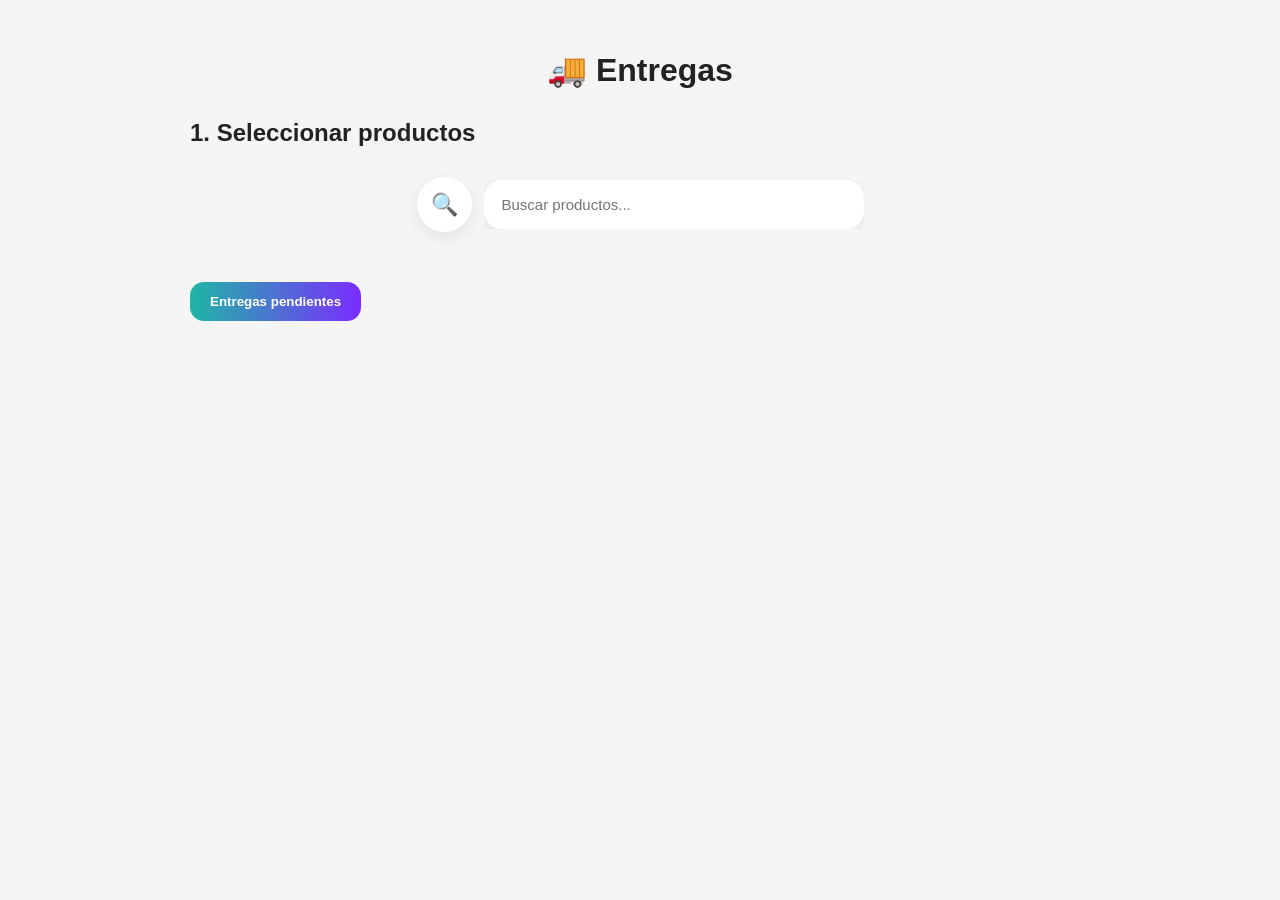
==== entregas.html @ f107d35e "Revise entregas.html layout and styles Updated the layout and styles for the delivery page, includin" ====
<!DOCTYPE html>
<html lang="es">

<head>
<meta charset="UTF-8">
<meta name="viewport" content="width=device-width, initial-scale=1.0">
<title>Entregas</title>
<link rel="stylesheet" href="style.css">

<style>
.oculto { display: none; }

.panel{
    background:white;
    padding:15px;
    border-radius:15px;
    margin-top:15px;
}
</style>

</head>

<body class="pedidos-body">

<div class="pedido-container">

<h1>🚚 Entregas</h1>

<!-- ================= PASO 1 ================= -->
<div id="paso1">

<h2>1. Seleccionar productos</h2>

<div class="search-wrapper">

    <button class="search-toggle" onclick="toggleSearch()">🔍</button>

    <div class="search-box active" id="searchBox">

        <input id="buscador" placeholder="Buscar productos..." autocomplete="off">

        <div id="sugerencias" class="sugerencias"></div>

    </div>

</div>

<div id="seleccionados"></div>

<button id="btnAceptar" onclick="irPaso2()" class="btn-main oculto">
Aceptar
</button>

</div>

<!-- ================= PASO 2 ================= -->
<div id="paso2" class="oculto">

<h2>2. Datos del cliente</h2>

<input id="cliente" placeholder="Cliente">
<input id="dirEntrega" placeholder="Dirección de entrega">
<input id="dirRecogida" placeholder="Dirección de recogida">
<input id="fechaEntrega" type="datetime-local">
<input id="fechaRecogida" type="datetime-local">

<button onclick="guardarPedido()" class="btn-main">
Realizar pedido
</button>

</div>

<!-- ================= ENTREGAS ================= -->
<button onclick="toggleEntregas()" class="btn-main" style="margin-top:20px;">
Entregas pendientes
</button>

<div id="entregasPanel" class="panel oculto"></div>

</div>

<script src="entregas.js"></script>

</body>

</html>
---- style.css ----
:root {
    --turquesa: #1fb6a6;
    --morado: #7b2cff;
    --rosa: #ff4fa3;
    --gris: #f6f6f6;
    --texto: #222;
}

* {
    box-sizing: border-box;
}

body {
    margin: 0;
    font-family: Arial, sans-serif;
    background: var(--gris);
    color: var(--texto);
}

/* HERO */

.hero {

    height: 100vh;

    background-image: url('imagenes/hero.jpg');

    background-size: cover;

    background-position: center;

    position: relative;

    display: flex;

    justify-content: center;

    align-items: center;

    text-align: center;
}

.overlay {

    position: absolute;

    inset: 0;

    background: rgba(0,0,0,0.35);
}

.hero-content {

    position: relative;

    z-index: 2;

    color: white;

    padding: 20px;
}

.logo {

    width: 220px;

    margin-bottom: 20px;
}

.hero-content h1 {

    font-size: 50px;

    margin-bottom: 10px;
}

.hero-content p {

    font-size: 18px;

    margin-bottom: 25px;
}

.hero-content button {

    background: linear-gradient(90deg, var(--turquesa), var(--morado));

    color: white;

    border: none;

    padding: 14px 24px;

    border-radius: 40px;

    cursor: pointer;

    font-size: 16px;
}

/* HEADER */

.header {

    display: flex;

    justify-content: space-between;

    align-items: center;

    padding: 25px;

    background: white;

    position: sticky;

    top: 0;

    z-index: 50;

    box-shadow: 0 3px 10px rgba(0,0,0,0.05);
}

.header h2 {
    margin: 0;
}

/* BOTÓN PRODUCTOS */

.menu-productos {
    position: relative;
}

.btn-main {

    background: linear-gradient(90deg, var(--turquesa), var(--morado));

    color: white;

    border: none;

    padding: 12px 20px;

    border-radius: 14px;

    cursor: pointer;

    font-weight: bold;
}

/* DROPDOWN */

.dropdown {

    display: none;

    position: absolute;

    top: 55px;

    right: 0;

    background: white;

    min-width: 240px;

    border-radius: 16px;

    overflow: hidden;

    box-shadow: 0 10px 30px rgba(0,0,0,0.12);
}

.dropdown.show {
    display: block;
}

.dropdown button {

    width: 100%;

    border: none;

    background: white;

    padding: 15px;

    text-align: left;

    cursor: pointer;
}

.dropdown button:hover {

    background: #f4f4f4;

    color: var(--morado);
}

/* BUSCADOR */

.buscador-container {
    padding: 25px;
}

#buscador {

    width: 100%;

    padding: 16px;

    border-radius: 16px;

    border: 1px solid #ddd;

    font-size: 16px;
}

/* CATÁLOGO */

.grid {

    display: grid;

    grid-template-columns: repeat(auto-fit, minmax(280px, 1fr));

    gap: 25px;

    padding: 25px;
}

/* TARJETAS */

.card {

    background: white;

    border-radius: 20px;

    overflow: hidden;

    box-shadow: 0 8px 20px rgba(0,0,0,0.06);

    transition: 0.2s;
}

.card:hover {
    transform: translateY(-5px);
}

.card img {

    width: 100%;

    height: 300px;

    object-fit: cover;
}

.card h3 {

    padding: 16px;

    margin: 0;

    text-align: center;
}

/* RESPONSIVE */

@media (max-width: 768px) {

    .hero-content h1 {
        font-size: 34px;
    }

    .header {

        flex-direction: column;

        gap: 15px;
    }
}
/* ======================
   BUSCADOR PREMIUM
====================== */

.search-wrapper {

    display: flex;

    justify-content: center;

    align-items: center;

    margin: 30px 0;

    position: relative;
}

/* BOTÓN LUPA */

.search-toggle {

    width: 55px;

    height: 55px;

    border-radius: 50%;

    border: none;

    background: white;

    box-shadow: 0 5px 15px rgba(0,0,0,0.08);

    font-size: 22px;

    cursor: pointer;

    transition: 0.25s;
}

.search-toggle:hover {
    transform: scale(1.05);
}

/* CAJA BUSCADOR */

.search-box {

    width: 0;

    overflow: hidden;

    transition: 0.35s ease;

    margin-left: 12px;

    position: relative;
}

/* CUANDO ABRE */

.search-box.active {
    width: 380px;
}

/* INPUT */

#buscador {

    width: 100%;

    padding: 16px 18px;

    border-radius: 18px;

    border: none;

    background: white;

    box-shadow: 0 5px 18px rgba(0,0,0,0.08);

    font-size: 15px;

    outline: none;
}

/* SUGERENCIAS */

.sugerencias {

    position: absolute;

    width: 100%;

    background: white;

    top: 65px;

    border-radius: 16px;

    overflow: hidden;

    box-shadow: 0 8px 20px rgba(0,0,0,0.10);

    z-index: 100;

    display: none;
}

/* ITEMS */

.sugerencia-item {

    padding: 14px 16px;

    cursor: pointer;

    transition: 0.2s;

    font-size: 14px;
}

.sugerencia-item:hover {

    background: #f5f5f5;

    color: var(--morado);
}
/* ======================
   PEDIDOS DROPDOWN
====================== */

#dropdownPedidos {

    display: none;

    position: absolute;

    top: 55px;

    right: 0;

    background: white;

    min-width: 240px;

    border-radius: 16px;

    overflow: hidden;

    box-shadow: 0 10px 30px rgba(0,0,0,0.12);
}

#dropdownPedidos.show {
    display: block;
}

#dropdownPedidos button {

    width: 100%;

    border: none;

    background: white;

    padding: 15px;

    text-align: left;

    cursor: pointer;
}
.pedido-actions {

    display: flex;

    gap: 10px;

    padding: 15px;

    justify-content: center;
}

.cantidad-input {

    width: 70px;

    padding: 10px;

    border-radius: 10px;

    border: 1px solid #ddd;

    text-align: center;
}

.btn-add {

    border: none;

    background: linear-gradient(
        90deg,
        var(--turquesa),
        var(--morado)
    );

    color: white;

    padding: 10px 18px;

    border-radius: 10px;

    cursor: pointer;

    font-weight: bold;
}

/* ======================
   HOJAS PEDIDOS
====================== */

.pedidos-body {

    background: #f5f5f5;

    font-family: Arial, sans-serif;

    padding: 30px;
}

.pedido-container {

    max-width: 900px;

    margin: auto;
}

.pedido-container h1 {

    text-align: center;

    margin-bottom: 30px;
}

.pedido-card {

    background: white;

    padding: 20px;

    border-radius: 18px;

    margin-bottom: 15px;

    display: flex;

    justify-content: space-between;

    align-items: center;

    box-shadow: 0 5px 15px rgba(0,0,0,0.06);
}

.btn-eliminar {

    border: none;

    background: crimson;

    color: white;

    width: 35px;

    height: 35px;

    border-radius: 50%;

    cursor: pointer;
}

.pedido-botones {

    display: flex;

    gap: 15px;

    justify-content: center;

    margin-top: 30px;
}

.pedido-botones button {

    border: none;

    padding: 14px 20px;

    border-radius: 14px;

    background: linear-gradient(
        90deg,
        var(--turquesa),
        var(--morado)
    );

    color: white;

    font-weight: bold;

    cursor: pointer;
}

.formulario-entrega {

    background: white;

    padding: 20px;

    border-radius: 18px;

    display: grid;

    gap: 15px;

    margin-bottom: 25px;

    box-shadow: 0 5px 15px rgba(0,0,0,0.06);
}

.formulario-entrega input {

    padding: 14px;

    border-radius: 10px;

    border: 1px solid #ddd;
}

.pedido-vacio {

    text-align: center;

    opacity: 0.6;
}
#dropdownPedidos button:hover {

    background: #f4f4f4;

    color: var(--morado);
}
/* ======================
   SISTEMA PEDIDOS
====================== */

.cliente-box {

    margin-bottom: 25px;
}

.cliente-box input {

    width: 100%;

    padding: 16px;

    border-radius: 14px;

    border: none;

    box-shadow: 0 5px 15px rgba(0,0,0,0.08);

    font-size: 16px;
}

.grid-pedidos {

    display: grid;

    grid-template-columns:
    repeat(auto-fit, minmax(240px, 1fr));

    gap: 20px;
}

.pedido-producto {

    background: white;

    padding: 18px;

    border-radius: 20px;

    text-align: center;

    box-shadow: 0 5px 18px rgba(0,0,0,0.06);
}

.pedido-producto img {

    width: 100%;

    height: 220px;

    object-fit: cover;

    border-radius: 14px;
}

.pedido-producto input {

    width: 100%;

    margin-top: 10px;

    padding: 12px;

    border-radius: 10px;

    border: 1px solid #ddd;
}

.pedido-producto button {

    width: 100%;

    margin-top: 10px;

    border: none;

    padding: 12px;

    border-radius: 12px;

    background: linear-gradient(
        90deg,
        var(--turquesa),
        var(--morado)
    );

    color: white;

    font-weight: bold;

    cursor: pointer;
}

.guardar-box {

    margin-top: 30px;

    text-align: center;
}

.guardar-box button {

    border: none;

    padding: 16px 24px;

    border-radius: 14px;

    background: linear-gradient(
        90deg,
        var(--turquesa),
        var(--morado)
    );

    color: white;

    font-size: 16px;

    font-weight: bold;

    cursor: pointer;
}

.titulo-guardados {

    margin-top: 50px;

    margin-bottom: 20px;
}

.pedido-guardado {

    background: white;

    padding: 20px;

    border-radius: 18px;

    margin-bottom: 18px;

    box-shadow: 0 5px 18px rgba(0,0,0,0.06);
}

.pedido-top {

    display: flex;

    justify-content: space-between;

    align-items: center;
}

.btn-delete {

    border: none;

    background: crimson;

    color: white;

    width: 35px;

    height: 35px;

    border-radius: 50%;

    cursor: pointer;
}
.btn-ready {

    border: none;

    background: #18b46b;

    color: white;

    padding: 10px 16px;

    border-radius: 12px;

    cursor: pointer;

    font-weight: bold;
}

.pedido-finalizado {

    background: #ebfff2;

    padding: 20px;

    border-radius: 18px;

    margin-bottom: 15px;

    border: 2px solid #c9f3d9;
}
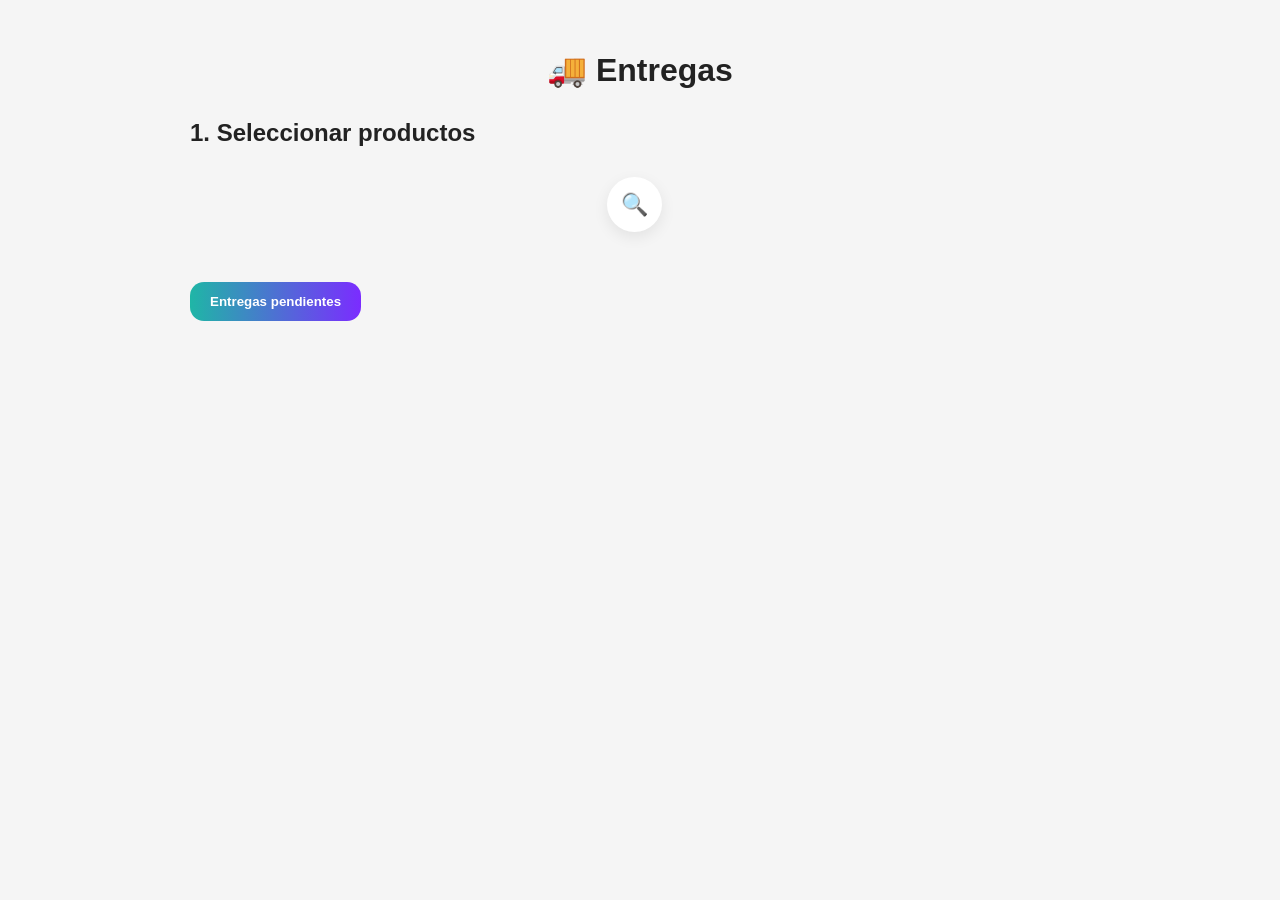
==== commit bf2d571f: "Fix HTML formatting and add missing newline" ====
--- a/entregas.html
+++ b/entregas.html
@@ -35,7 +35,7 @@
 
     <button class="search-toggle" onclick="toggleSearch()">🔍</button>
 
-    <div class="search-box active" id="searchBox">
+    <div class="search-box" id="searchBox">
 
         <input id="buscador" placeholder="Buscar productos..." autocomplete="off">
 
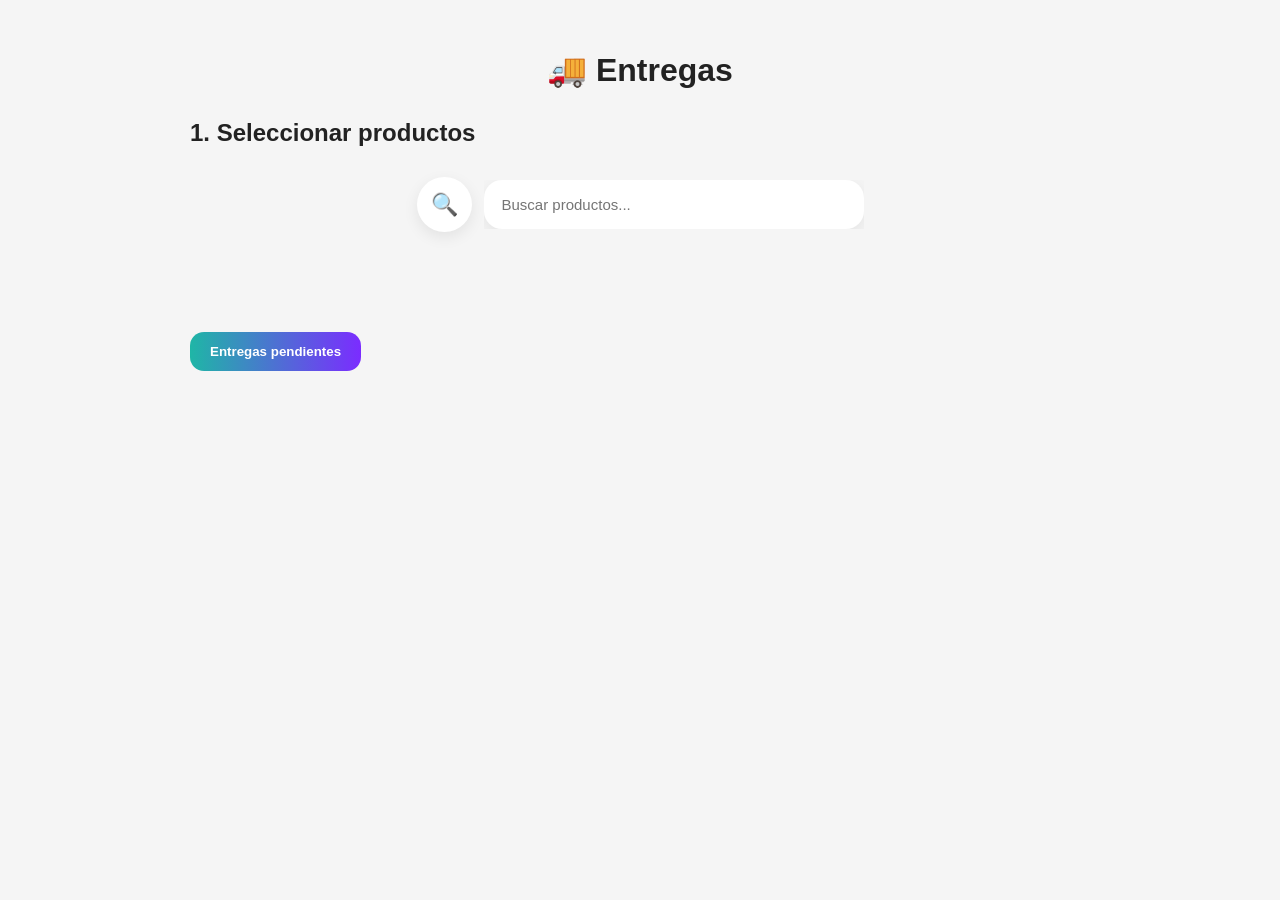
==== commit 4fb80ea7: "Enhance product selection and search features Added a product catalog display and improved search fu" ====
--- a/entregas.html
+++ b/entregas.html
@@ -16,6 +16,13 @@
     border-radius:15px;
     margin-top:15px;
 }
+
+.card img{
+    width:100%;
+    height:200px;
+    object-fit:cover;
+    border-radius:12px;
+}
 </style>
 
 </head>
@@ -26,7 +33,7 @@
 
 <h1>🚚 Entregas</h1>
 
-<!-- ================= PASO 1 ================= -->
+<!-- PASO 1 -->
 <div id="paso1">
 
 <h2>1. Seleccionar productos</h2>
@@ -35,7 +42,7 @@
 
     <button class="search-toggle" onclick="toggleSearch()">🔍</button>
 
-    <div class="search-box" id="searchBox">
+    <div class="search-box active" id="searchBox">
 
         <input id="buscador" placeholder="Buscar productos..." autocomplete="off">
 
@@ -45,6 +52,10 @@
 
 </div>
 
+<!-- 🔥 AQUÍ SE MUESTRAN PRODUCTOS -->
+<div id="catalogoBusqueda" class="grid"></div>
+
+<!-- SELECCIONADOS -->
 <div id="seleccionados"></div>
 
 <button id="btnAceptar" onclick="irPaso2()" class="btn-main oculto">
@@ -53,7 +64,7 @@
 
 </div>
 
-<!-- ================= PASO 2 ================= -->
+<!-- PASO 2 -->
 <div id="paso2" class="oculto">
 
 <h2>2. Datos del cliente</h2>
@@ -70,7 +81,7 @@
 
 </div>
 
-<!-- ================= ENTREGAS ================= -->
+<!-- ENTREGAS -->
 <button onclick="toggleEntregas()" class="btn-main" style="margin-top:20px;">
 Entregas pendientes
 </button>
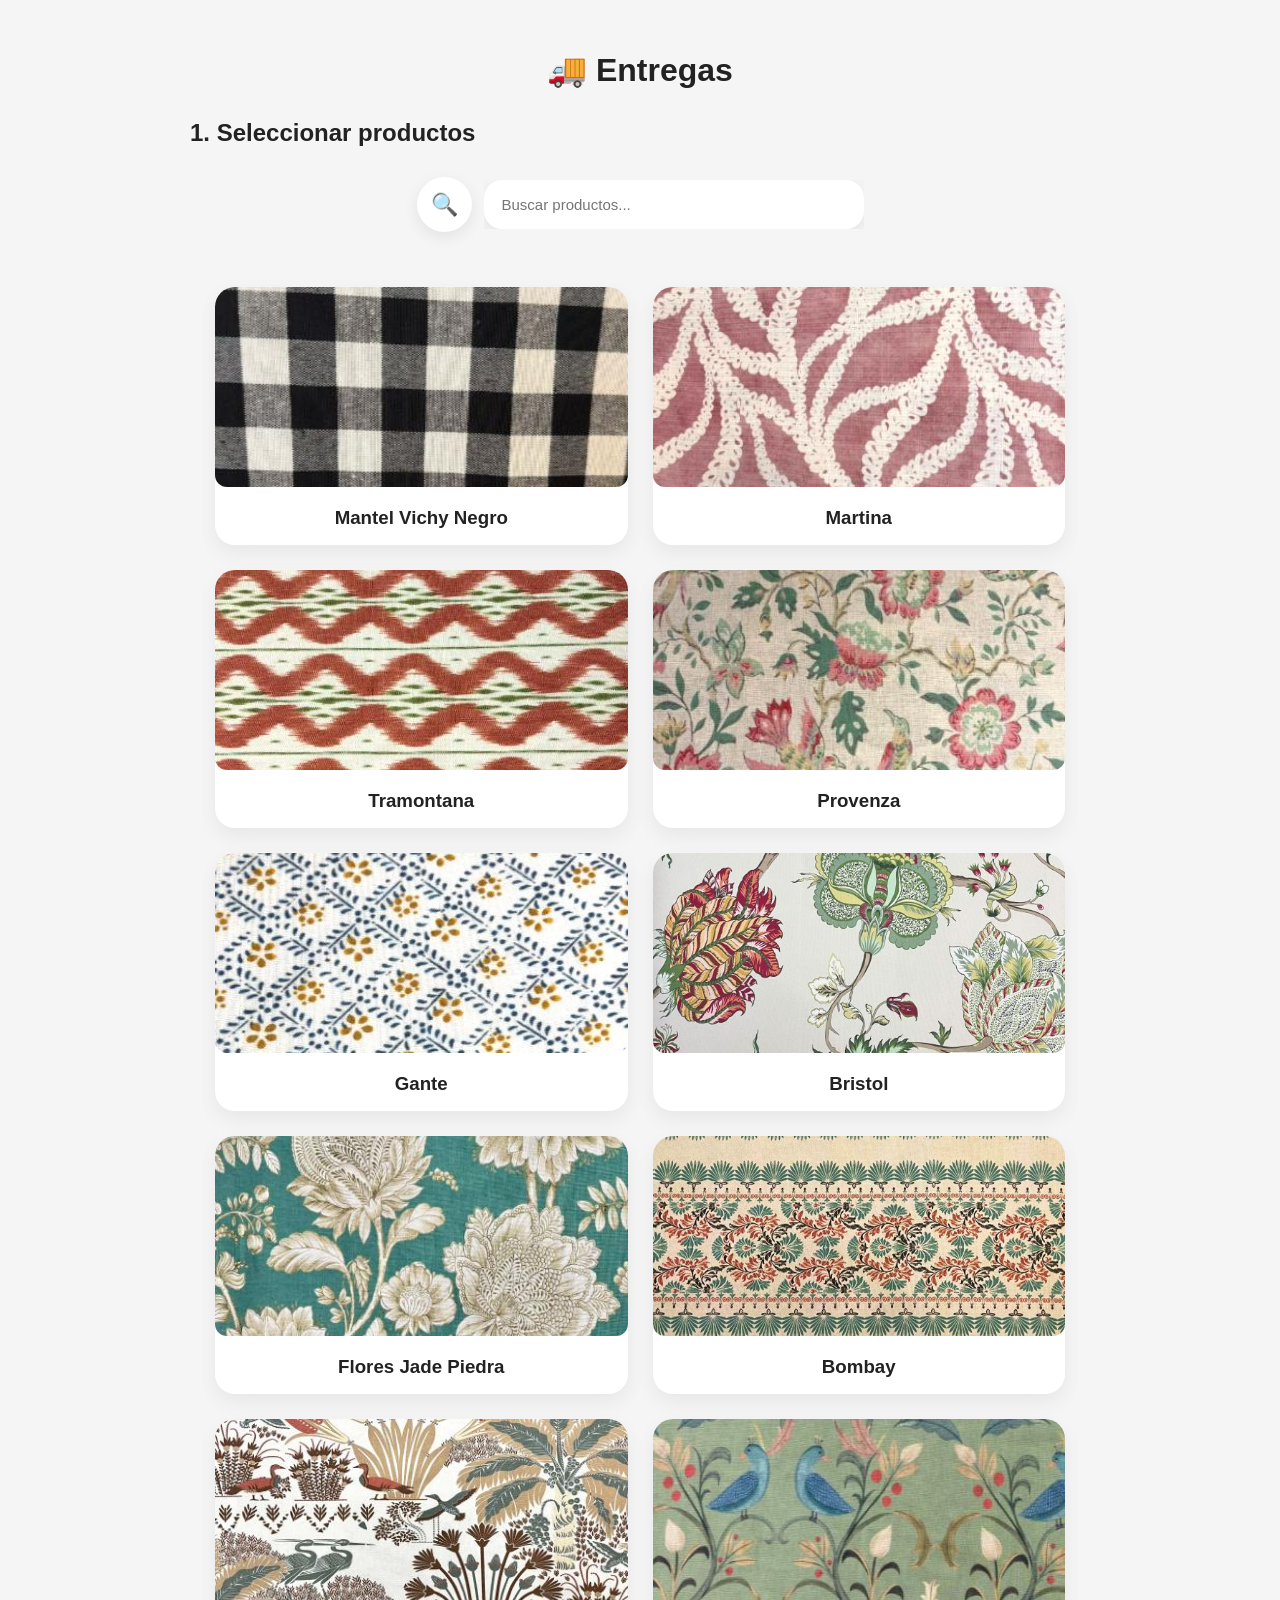
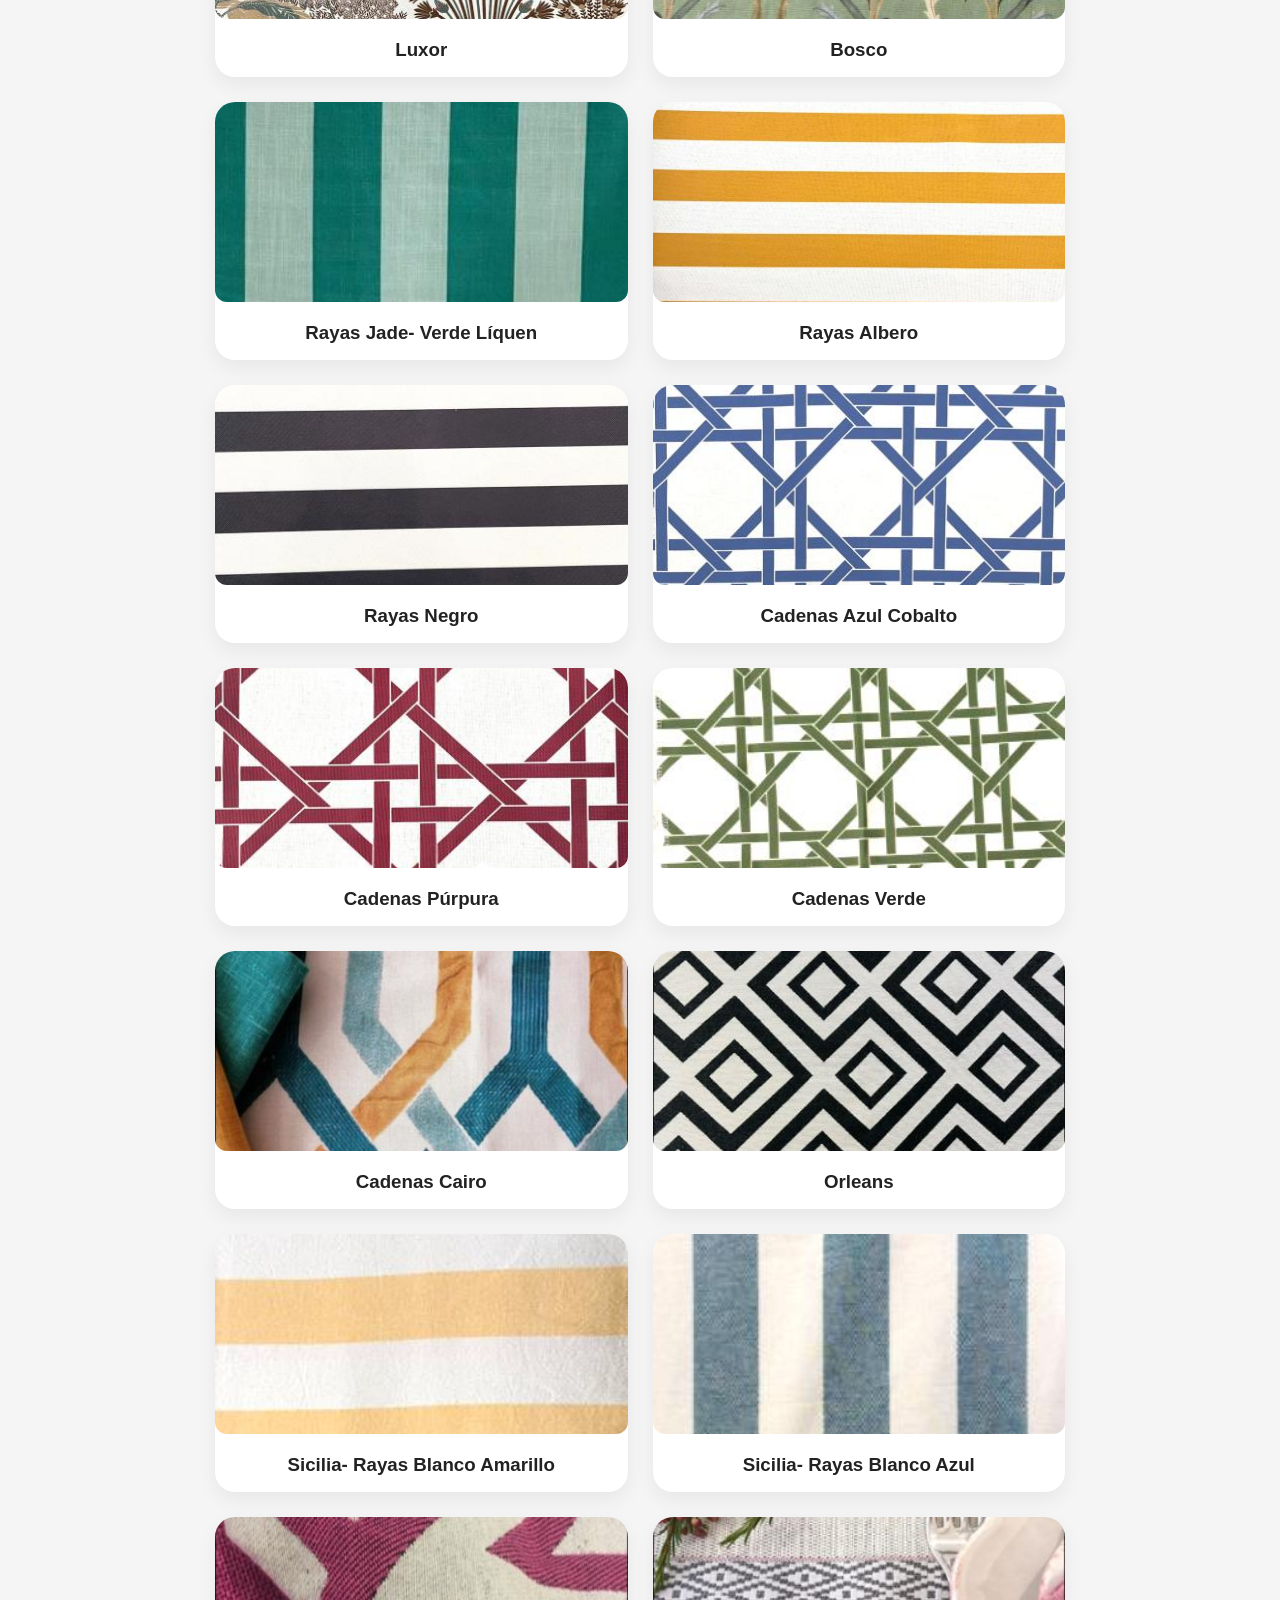
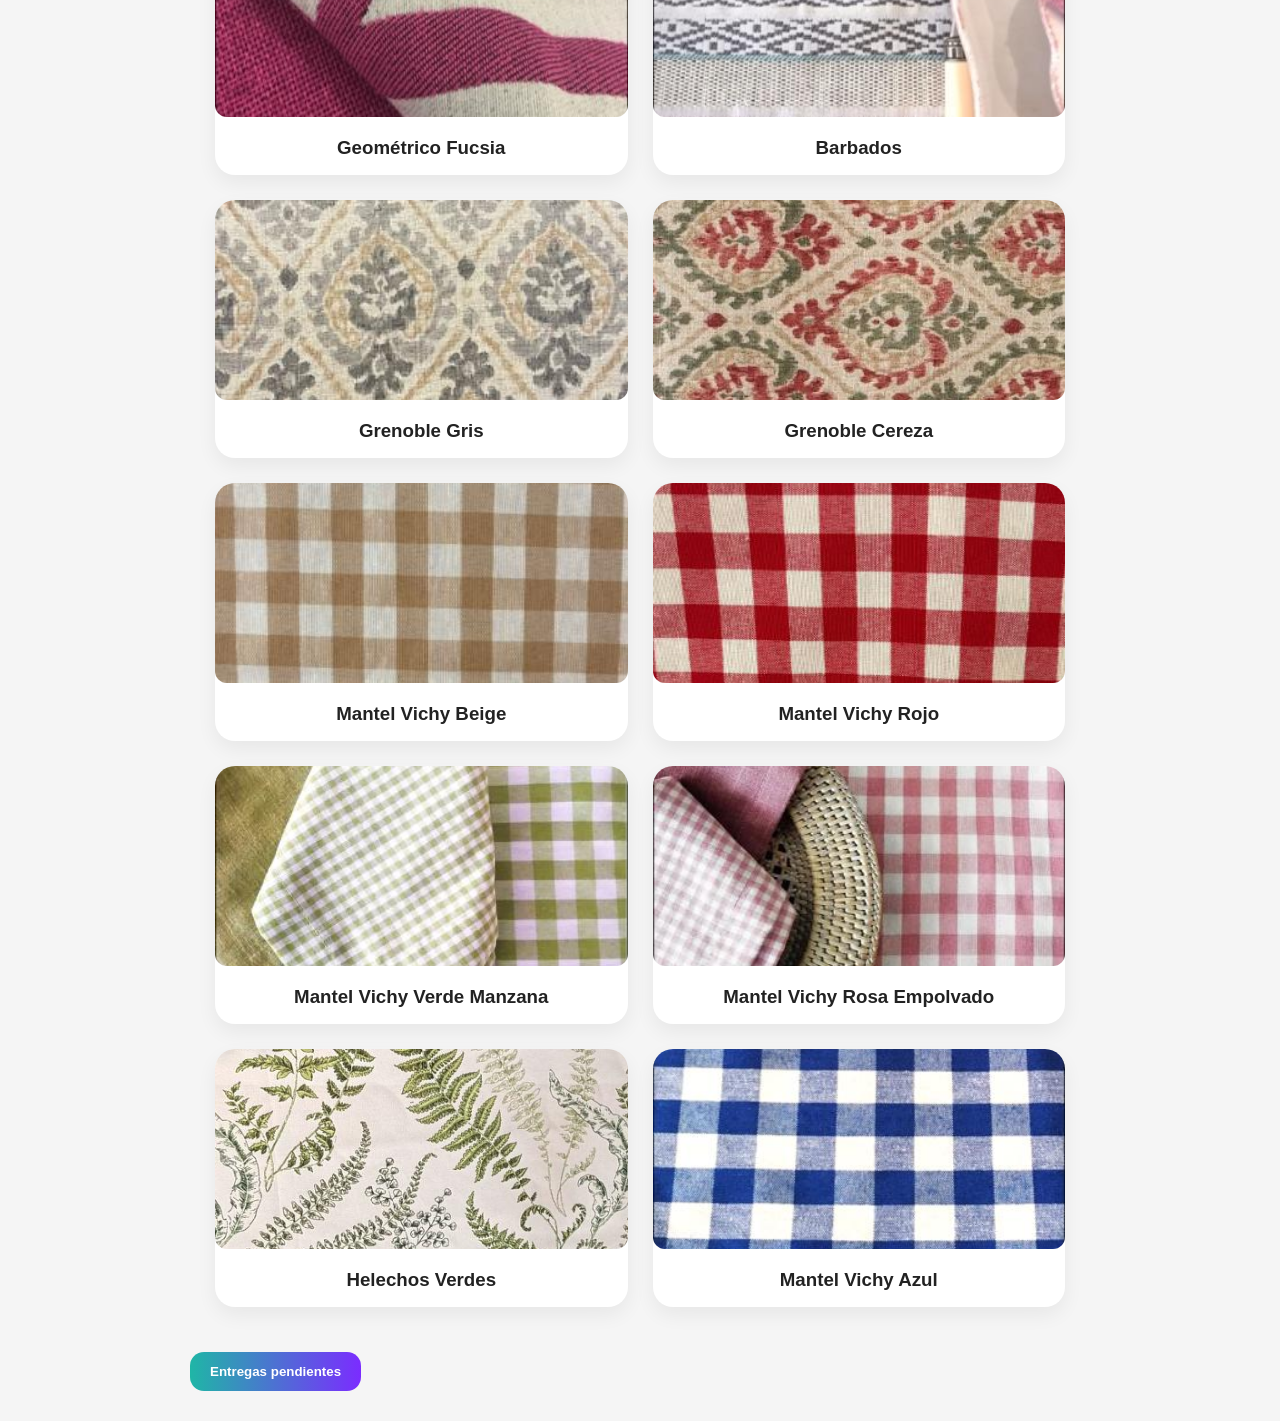
==== commit 93eb7be0: "Fix HTML formatting and structure in entregas.html" ====
--- a/entregas.html
+++ b/entregas.html
@@ -46,13 +46,11 @@
 
         <input id="buscador" placeholder="Buscar productos..." autocomplete="off">
 
-        <div id="sugerencias" class="sugerencias"></div>
-
     </div>
 
 </div>
 
-<!-- 🔥 AQUÍ SE MUESTRAN PRODUCTOS -->
+<!-- CATÁLOGO DE PRODUCTOS -->
 <div id="catalogoBusqueda" class="grid"></div>
 
 <!-- SELECCIONADOS -->
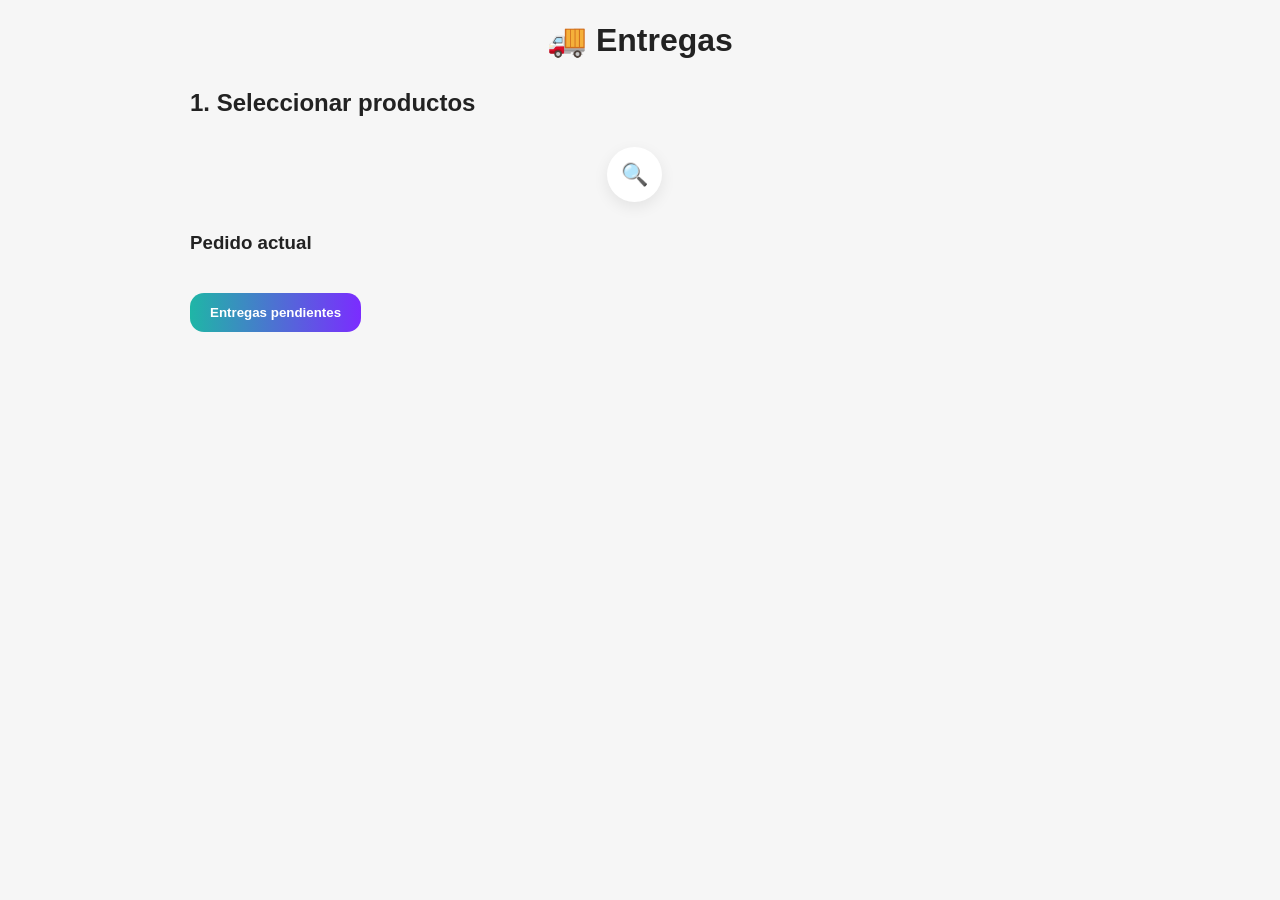
==== commit 4f002548: "Refactor entregas.html for improved structure and styles" ====
--- a/entregas.html
+++ b/entregas.html
@@ -1,14 +1,14 @@
 <!DOCTYPE html>
 <html lang="es">
-
 <head>
 <meta charset="UTF-8">
 <meta name="viewport" content="width=device-width, initial-scale=1.0">
 <title>Entregas</title>
+
 <link rel="stylesheet" href="style.css">
 
 <style>
-.oculto { display: none; }
+.oculto { display:none; }
 
 .panel{
     background:white;
@@ -17,17 +17,21 @@
     margin-top:15px;
 }
 
-.card img{
-    width:100%;
-    height:200px;
-    object-fit:cover;
-    border-radius:12px;
+.item{
+    display:flex;
+    justify-content:space-between;
+    align-items:center;
+    padding:10px;
+    border-bottom:1px solid #eee;
+}
+
+.qty{
+    width:60px;
 }
 </style>
-
 </head>
 
-<body class="pedidos-body">
+<body>
 
 <div class="pedido-container">
 
@@ -42,21 +46,23 @@
 
     <button class="search-toggle" onclick="toggleSearch()">🔍</button>
 
-    <div class="search-box active" id="searchBox">
+    <div class="search-box" id="searchBox">
 
         <input id="buscador" placeholder="Buscar productos..." autocomplete="off">
 
+        <div id="sugerencias" class="sugerencias"></div>
+
     </div>
-
 </div>
 
-<!-- CATÁLOGO DE PRODUCTOS -->
-<div id="catalogoBusqueda" class="grid"></div>
+<!-- PRODUCTO SELECCIONADO -->
+<div id="seleccionActual" class="panel oculto"></div>
 
-<!-- SELECCIONADOS -->
+<!-- LISTA DE PEDIDO -->
+<h3>Pedido actual</h3>
 <div id="seleccionados"></div>
 
-<button id="btnAceptar" onclick="irPaso2()" class="btn-main oculto">
+<button id="btnAceptar" class="btn-main oculto" onclick="irPaso2()">
 Aceptar
 </button>
 
@@ -73,14 +79,14 @@
 <input id="fechaEntrega" type="datetime-local">
 <input id="fechaRecogida" type="datetime-local">
 
-<button onclick="guardarPedido()" class="btn-main">
+<button class="btn-main" onclick="guardarPedido()">
 Realizar pedido
 </button>
 
 </div>
 
 <!-- ENTREGAS -->
-<button onclick="toggleEntregas()" class="btn-main" style="margin-top:20px;">
+<button class="btn-main" onclick="toggleEntregas()" style="margin-top:20px;">
 Entregas pendientes
 </button>
 
@@ -91,5 +97,4 @@
 <script src="entregas.js"></script>
 
 </body>
-
 </html>
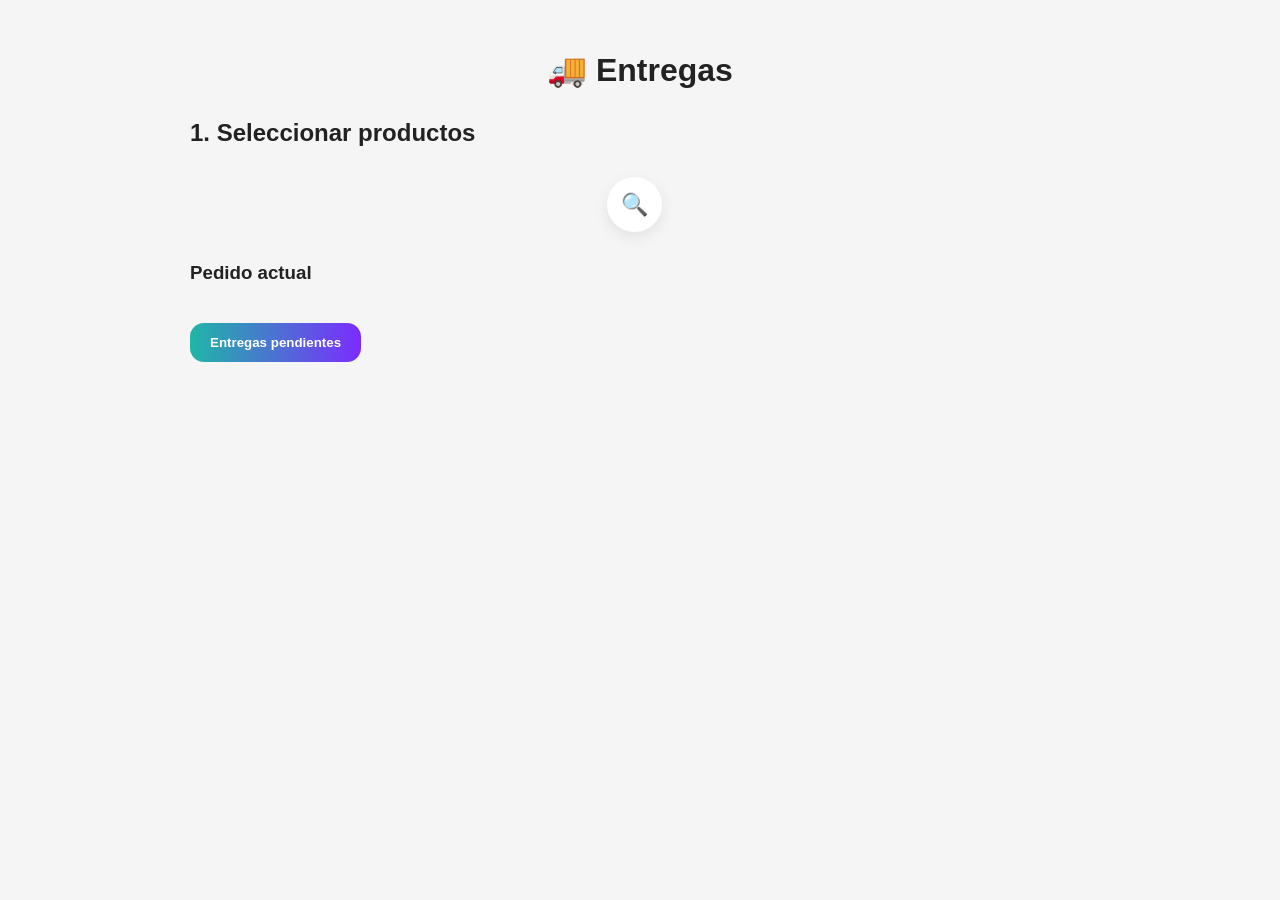
==== commit 1ba8c7c6: "Refactor entregas.html for improved layout Updated styles and structure for better layout and usabil" ====
--- a/entregas.html
+++ b/entregas.html
@@ -1,14 +1,16 @@
 <!DOCTYPE html>
 <html lang="es">
+
 <head>
 <meta charset="UTF-8">
 <meta name="viewport" content="width=device-width, initial-scale=1.0">
+
 <title>Entregas</title>
 
 <link rel="stylesheet" href="style.css">
 
 <style>
-.oculto { display:none; }
+.oculto { display: none; }
 
 .panel{
     background:white;
@@ -17,27 +19,46 @@
     margin-top:15px;
 }
 
-.item{
-    display:flex;
-    justify-content:space-between;
-    align-items:center;
-    padding:10px;
-    border-bottom:1px solid #eee;
+.sugerencias{
+    position:absolute;
+    width:100%;
+    background:white;
+    top:65px;
+    border-radius:12px;
+    box-shadow:0 8px 20px rgba(0,0,0,0.15);
+    z-index:999;
+    display:none;
+    max-height:250px;
+    overflow-y:auto;
+}
+
+.sugerencia-item{
+    padding:12px;
+    cursor:pointer;
+}
+
+.sugerencia-item:hover{
+    background:#f2f2f2;
 }
 
 .qty{
-    width:60px;
+    width:80px;
+    margin:10px 0;
+    padding:10px;
+    border-radius:10px;
+    border:1px solid #ddd;
 }
 </style>
+
 </head>
 
-<body>
+<body class="pedidos-body">
 
 <div class="pedido-container">
 
 <h1>🚚 Entregas</h1>
 
-<!-- PASO 1 -->
+<!-- ================= PASO 1 ================= -->
 <div id="paso1">
 
 <h2>1. Seleccionar productos</h2>
@@ -48,36 +69,44 @@
 
     <div class="search-box" id="searchBox">
 
-        <input id="buscador" placeholder="Buscar productos..." autocomplete="off">
+        <input
+            id="buscador"
+            placeholder="Buscar productos..."
+            autocomplete="off"
+        >
 
         <div id="sugerencias" class="sugerencias"></div>
 
     </div>
 </div>
 
-<!-- PRODUCTO SELECCIONADO -->
+<!-- Producto seleccionado -->
 <div id="seleccionActual" class="panel oculto"></div>
 
-<!-- LISTA DE PEDIDO -->
 <h3>Pedido actual</h3>
 <div id="seleccionados"></div>
 
+<!-- BOTÓN SOLO APARECE CUANDO HAY PRODUCTOS -->
 <button id="btnAceptar" class="btn-main oculto" onclick="irPaso2()">
 Aceptar
 </button>
 
 </div>
 
-<!-- PASO 2 -->
+<!-- ================= PASO 2 ================= -->
 <div id="paso2" class="oculto">
 
 <h2>2. Datos del cliente</h2>
 
-<input id="cliente" placeholder="Cliente">
-<input id="dirEntrega" placeholder="Dirección de entrega">
-<input id="dirRecogida" placeholder="Dirección de recogida">
-<input id="fechaEntrega" type="datetime-local">
-<input id="fechaRecogida" type="datetime-local">
+<div class="panel">
+
+    <input id="cliente" placeholder="Cliente">
+    <input id="dirEntrega" placeholder="Dirección de entrega">
+    <input id="dirRecogida" placeholder="Dirección de recogida">
+    <input id="fechaEntrega" type="datetime-local">
+    <input id="fechaRecogida" type="datetime-local">
+
+</div>
 
 <button class="btn-main" onclick="guardarPedido()">
 Realizar pedido
@@ -85,7 +114,7 @@
 
 </div>
 
-<!-- ENTREGAS -->
+<!-- ================= ENTREGAS ================= -->
 <button class="btn-main" onclick="toggleEntregas()" style="margin-top:20px;">
 Entregas pendientes
 </button>
